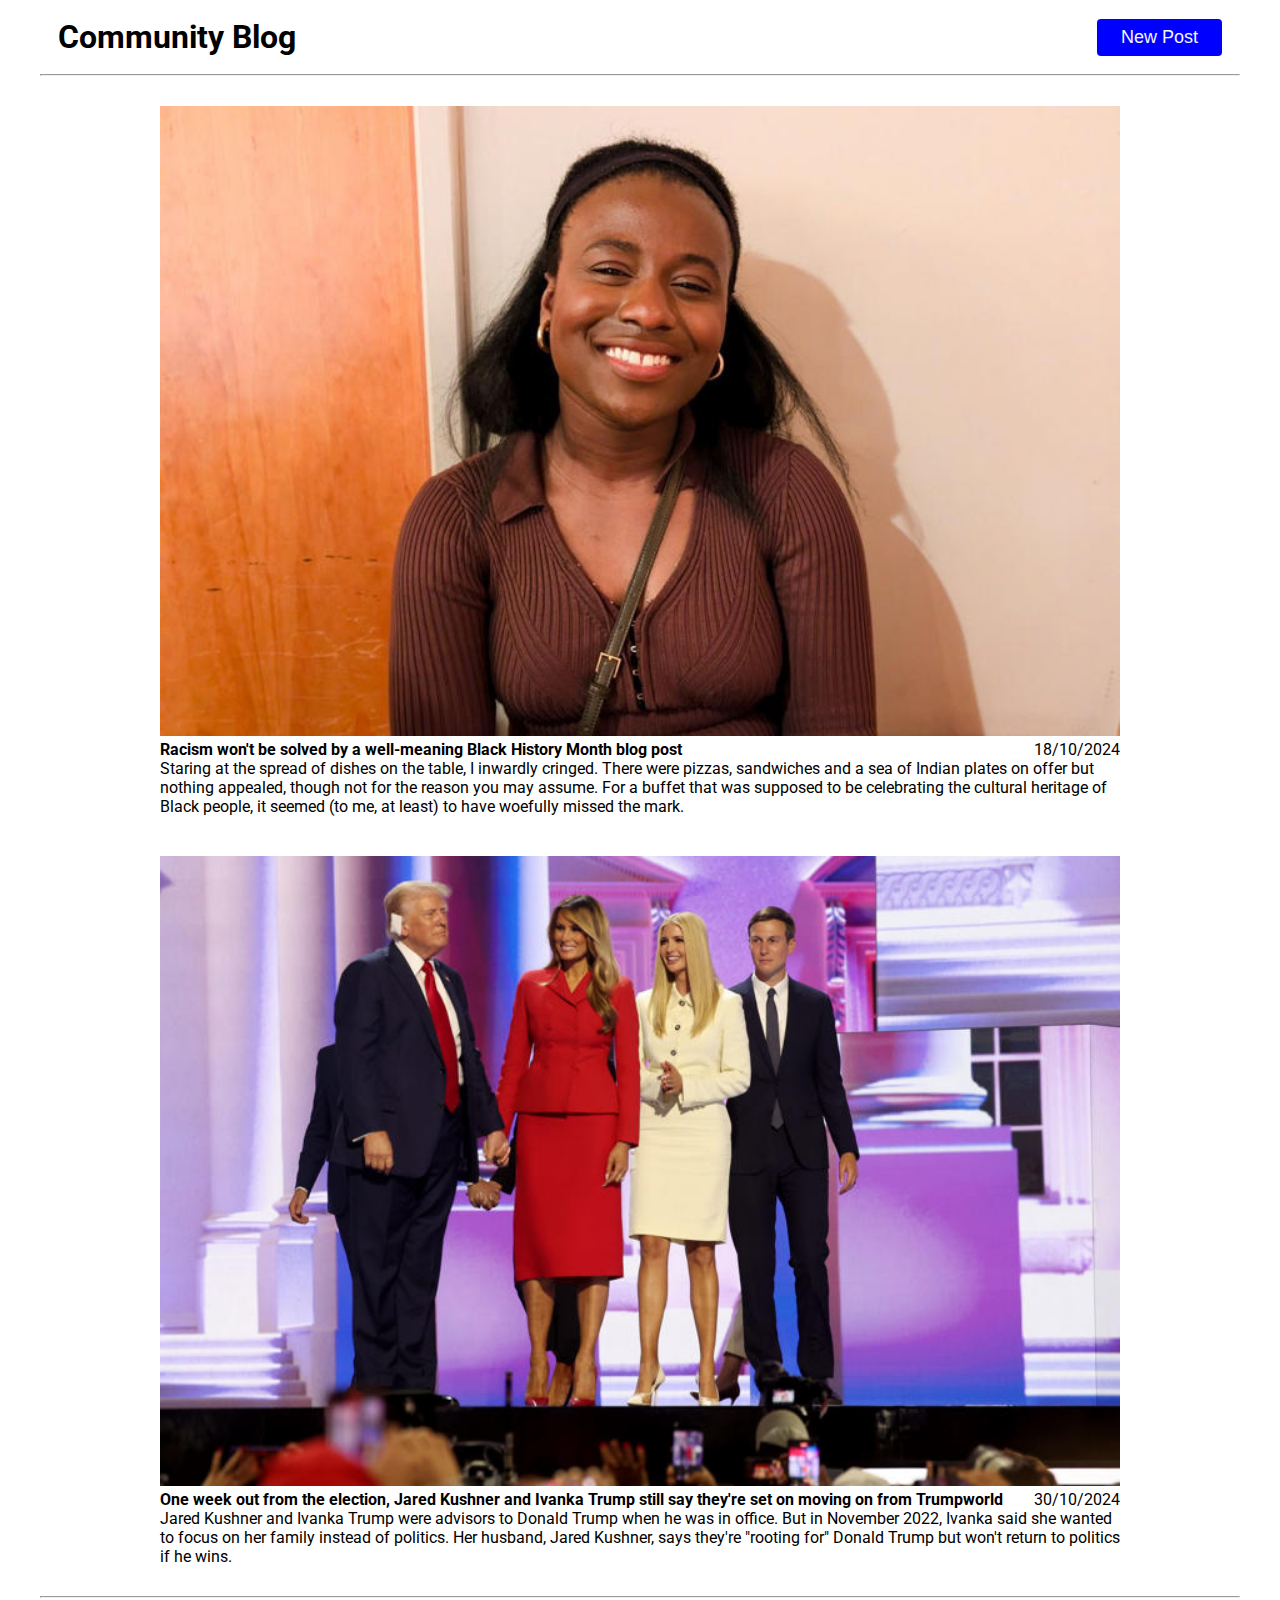
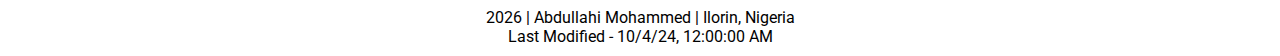
==== project/index.html @ 8a4ac055 "blog done" ====
<!DOCTYPE html>
<html lang="en">

<head>
    <meta charset="UTF-8">
    <meta name="viewport" content="width=device-width, initial-scale=1.0">
    <title>Community Blog</title>
    <meta name="description" content="community blog page">
    <meta name="author" content="Abdullahi">
    <link rel="stylesheet" href="./styles/blog.css">
    <script defer src="./scripts/blog.js"></script>
    <link rel="preconnect" href="https://fonts.googleapis.com">
    <link rel="preconnect" href="https://fonts.gstatic.com" crossorigin>
    <link
        href="https://fonts.googleapis.com/css2?family=Roboto:ital,wght@0,100;0,300;0,400;0,500;0,700;0,900;1,100;1,300;1,400;1,500;1,700;1,900&display=swap"
        rel="stylesheet">
</head>

<body>
    <header>
        <h1>Community Blog</h1>
        <form action="./new-post.html" method="get">
            <input type="submit" value="New Post">
        </form>
    </header>
    <hr>
    <main id="blogs">
        <div>
            <img src="./images/racism.jfif" alt="racism">
            <div class="blog_title">
                <h4>Racism won't be solved by a well-meaning Black History Month blog post</h4> <span>18/10/2024</span>
            </div>
            <p>Staring at the spread of dishes on the table, I inwardly cringed.

                There were pizzas, sandwiches and a sea of Indian plates on offer but nothing appealed, though not for
                the reason you may assume.

                For a buffet that was supposed to be celebrating the cultural heritage of Black people, it seemed (to
                me, at least) to have woefully missed the mark.</p>
        </div>
        <div>
            <img src="./images/trump.jfif" alt="trumphold">
            <div class="blog_title">
                <h4>One week out from the election, Jared Kushner and Ivanka Trump still say they're set on moving on
                    from Trumpworld</h4> <span>30/10/2024</span>
            </div>
            <p>Jared Kushner and Ivanka Trump were advisors to Donald Trump when he was in office.
                But in November 2022, Ivanka said she wanted to focus on her family instead of politics.
                Her husband, Jared Kushner, says they're "rooting for" Donald Trump but won't return to politics if he
                wins.
            </p>
        </div>
    </main>
    <hr>
    <footer>
        <p><span id="currentyear"></span> | Abdullahi Mohammed | Ilorin, Nigeria</p>
        <p id="lastmodified"></p>
    </footer>
</body>

</html>
---- project/styles/blog.css ----
* {
  margin: 0;
  padding: 0;
  box-sizing: border-box;
}

:root {
  --button-color: blue;
}

body {
  max-width: 1200px;
  width: 100%;
  margin: 0 auto;
  font-family: "Roboto", serif;
}

header {
  display: flex;
  align-items: center;
  justify-content: space-between;
  padding: 18px;
}

header input {
  padding: 8px 24px;
  appearance: none;
  background-color: var(--button-color);
  border-radius: 4px;
  outline: none;
  border: none;
  font-size: 18px;
  color: whitesmoke;
  cursor: pointer;
}

body main {
  display: flex;
  align-items: center;
  justify-content: center;
  gap: 20px;
  flex-wrap: wrap;
  flex-direction: column;
  max-width: 80%;
  width: 100%;
  margin: 20px auto;
}

body main img {
  width: 100%;
  height: 70vh;
  object-fit: cover;
  object-position: top;
}

body main > div {
  margin: 10px 0;
}

.blog_title {
  display: flex;
  justify-content: space-between;
  align-items: center;
}

body > footer {
  width: 100%;
  padding: 10px;
  text-align: center;
}
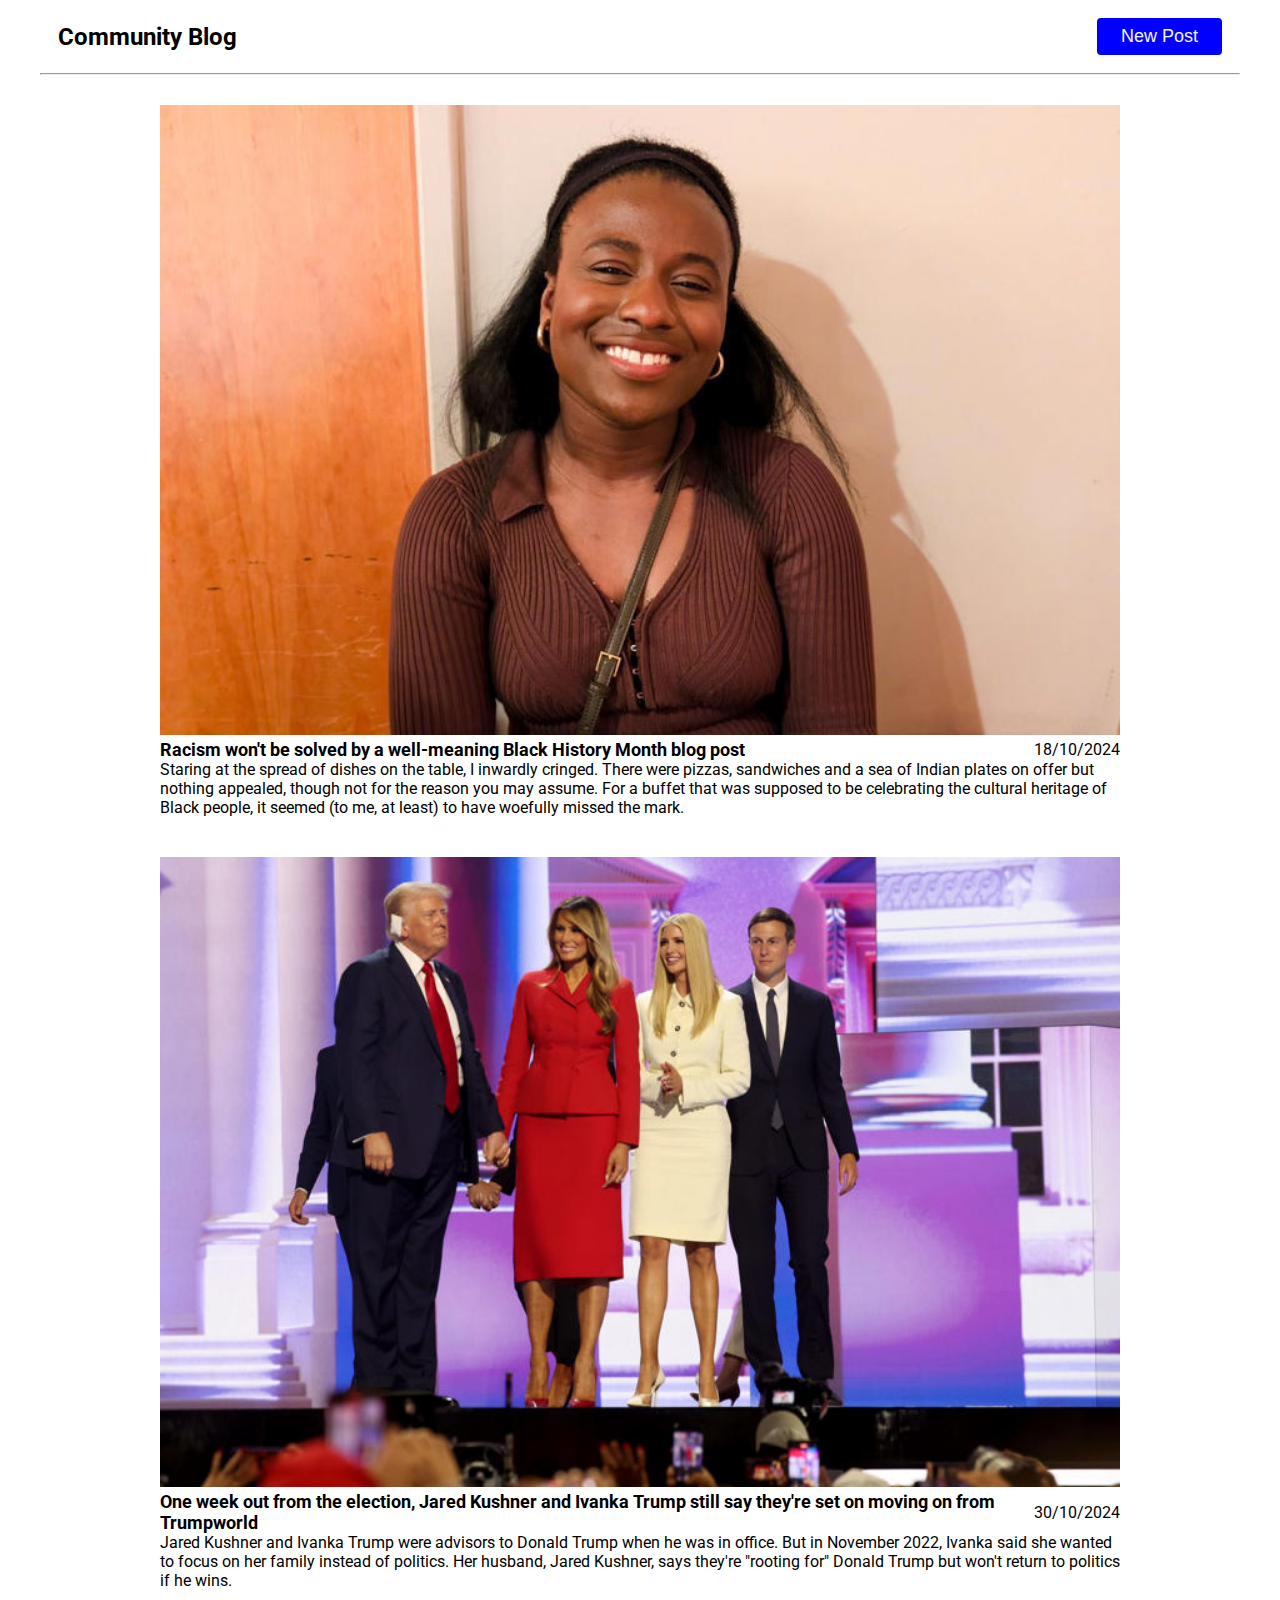
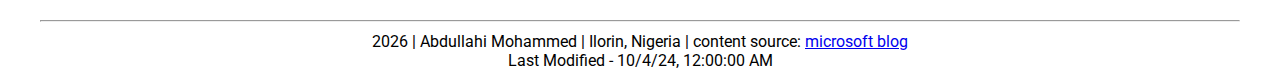
==== commit eb668d86: "completed" ====
--- a/project/index.html
+++ b/project/index.html
@@ -26,7 +26,7 @@
     <hr>
     <main id="blogs">
         <div>
-            <img src="./images/racism.jfif" alt="racism">
+            <img src="./images/racism.jfif" alt="racism" loading="lazy">
             <div class="blog_title">
                 <h4>Racism won't be solved by a well-meaning Black History Month blog post</h4> <span>18/10/2024</span>
             </div>
@@ -39,7 +39,7 @@
                 me, at least) to have woefully missed the mark.</p>
         </div>
         <div>
-            <img src="./images/trump.jfif" alt="trumphold">
+            <img src="./images/trump.jfif" alt="trumphold" loading="lazy">
             <div class="blog_title">
                 <h4>One week out from the election, Jared Kushner and Ivanka Trump still say they're set on moving on
                     from Trumpworld</h4> <span>30/10/2024</span>
@@ -53,7 +53,9 @@
     </main>
     <hr>
     <footer>
-        <p><span id="currentyear"></span> | Abdullahi Mohammed | Ilorin, Nigeria</p>
+        <p><span id="currentyear"></span> | Abdullahi Mohammed | Ilorin, Nigeria | content source: <a target="_blank"
+                href="https://www.msn.com/">microsoft
+                blog</a></p>
         <p id="lastmodified"></p>
     </footer>
 </body>
--- a/project/styles/blog.css
+++ b/project/styles/blog.css
@@ -13,6 +13,14 @@
   width: 100%;
   margin: 0 auto;
   font-family: "Roboto", serif;
+}
+
+h1 {
+  font-size: 18px;
+}
+
+h4 {
+  font-size: 14px;
 }
 
 header {
@@ -68,3 +76,12 @@
   padding: 10px;
   text-align: center;
 }
+
+@media screen and (min-width: 768px) {
+  h1 {
+    font-size: 24px;
+  }
+  h4 {
+    font-size: 18px;
+  }
+}
